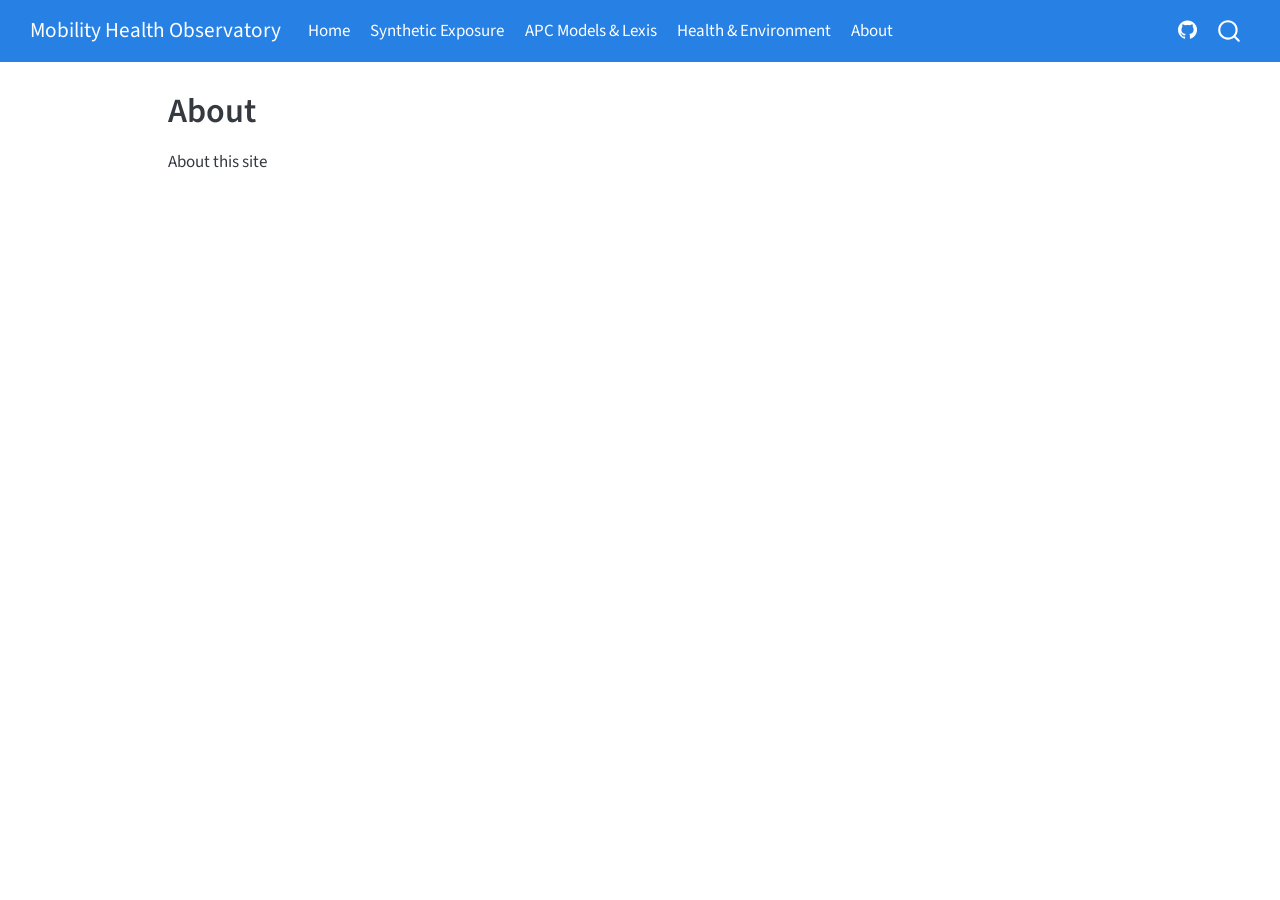
==== about.html @ f4f93a34 "Built site for gh-pages" ====
<!DOCTYPE html>
<html xmlns="http://www.w3.org/1999/xhtml" lang="en" xml:lang="en"><head>

<meta charset="utf-8">
<meta name="generator" content="quarto-1.10.18">

<meta name="viewport" content="width=device-width, initial-scale=1.0, user-scalable=yes">


<title>About – Mobility Health Observatory</title>
<style>
/* Default styles provided by pandoc.
** See https://pandoc.org/MANUAL.html#variables-for-html for config info.
*/
span.smallcaps{font-variant: small-caps;}
div.columns{display: flex; gap: 1.5em;}
div.column{flex: auto;}
@media screen {
div.columns{gap: min(4vw, 1.5em);}
div.column{overflow-x: auto;}
}
div.hanging-indent{margin-left: 1.5em; text-indent: -1.5em;}
ul.task-list{list-style: none;}
ul.task-list li input[type="checkbox"] {
  width: 0.8em;
  margin: 0 0.8em 0.2em -1em; /* quarto-specific, see https://github.com/quarto-dev/quarto-cli/issues/4556 */ 
  vertical-align: middle;
}
</style>


<script src="site_libs/quarto-nav/quarto-nav.js"></script>
<script src="site_libs/quarto-nav/headroom.min.js"></script>
<script src="site_libs/clipboard/clipboard.min.js"></script>
<script src="site_libs/quarto-search/autocomplete.umd.js"></script>
<script src="site_libs/quarto-search/fuse.min.js"></script>
<script src="site_libs/quarto-search/quarto-search.js"></script>
<meta name="quarto:offset" content="./">
<script src="site_libs/quarto-html/quarto.js" type="module"></script>
<script src="site_libs/quarto-html/tabsets/tabsets.js" type="module"></script>
<script src="site_libs/quarto-html/popper.min.js"></script>
<script src="site_libs/quarto-html/tippy.umd.min.js"></script>
<script src="site_libs/quarto-html/anchor.min.js"></script>
<link href="site_libs/quarto-html/tippy.css" rel="stylesheet">
<link href="site_libs/quarto-html/quarto-syntax-highlighting-64a204ab8560d761af7679ceaba22944.css" rel="stylesheet" id="quarto-text-highlighting-styles">
<script src="site_libs/bootstrap/bootstrap.min.js"></script>
<link href="site_libs/bootstrap/bootstrap-icons.css" rel="stylesheet">
<link href="site_libs/bootstrap/bootstrap-ee632a87e34a4cc62f25a9040a9e8142.min.css" rel="stylesheet" append-hash="true" id="quarto-bootstrap" data-mode="light">
<script id="quarto-search-options" type="application/json">{
  "location": "navbar",
  "copy-button": false,
  "collapse-after": 3,
  "panel-placement": "end",
  "type": "overlay",
  "limit": 50,
  "keyboard-shortcut": [
    "f",
    "/",
    "s"
  ],
  "show-item-context": false,
  "language": {
    "search-no-results-text": "No results",
    "search-matching-documents-text": "matching documents",
    "search-copy-link-title": "Copy link to search",
    "search-hide-matches-text": "Hide additional matches",
    "search-more-match-text": "more match in this document",
    "search-more-matches-text": "more matches in this document",
    "search-clear-button-title": "Clear",
    "search-text-placeholder": "",
    "search-detached-cancel-button-title": "Cancel",
    "search-submit-button-title": "Submit",
    "search-label": "Search"
  }
}</script>


</head>

<body class="nav-fixed quarto-light">

<div id="quarto-search-results"></div>
  <header id="quarto-header" class="headroom fixed-top">
    <nav class="navbar navbar-expand-lg " data-bs-theme="dark">
      <div class="navbar-container container-fluid">
      <div class="navbar-brand-container mx-auto">
    <a class="navbar-brand" href="./index.html">
    <span class="navbar-title">Mobility Health Observatory</span>
    </a>
  </div>
            <div id="quarto-search" class="" title="Search"></div>
          <button class="navbar-toggler" type="button" data-bs-toggle="collapse" data-bs-target="#navbarCollapse" aria-controls="navbarCollapse" role="menu" aria-expanded="false" aria-label="Toggle navigation" onclick="if (window.quartoToggleHeadroom) { window.quartoToggleHeadroom(); }">
  <span class="navbar-toggler-icon"></span>
</button>
          <div class="collapse navbar-collapse" id="navbarCollapse">
            <ul class="navbar-nav navbar-nav-scroll me-auto">
  <li class="nav-item">
    <a class="nav-link" href="./index.html"> 
<span class="menu-text">Home</span></a>
  </li>  
  <li class="nav-item">
    <a class="nav-link" href="./pages/exposure.qmd"> 
<span class="menu-text">Synthetic Exposure</span></a>
  </li>  
  <li class="nav-item">
    <a class="nav-link" href="./pages/apc-models.html"> 
<span class="menu-text">APC Models &amp; Lexis</span></a>
  </li>  
  <li class="nav-item">
    <a class="nav-link" href="./pages/health-impacts.qmd"> 
<span class="menu-text">Health &amp; Environment</span></a>
  </li>  
  <li class="nav-item">
    <a class="nav-link active" href="./about.html" aria-current="page"> 
<span class="menu-text">About</span></a>
  </li>  
</ul>
            <ul class="navbar-nav navbar-nav-scroll ms-auto">
  <li class="nav-item compact">
    <a class="nav-link" href="https://github.com/your-username/mho-website"> <i class="bi bi-github" role="img">
</i> 
<span class="menu-text"></span></a>
  </li>  
</ul>
          </div> <!-- /navcollapse -->
            <div class="quarto-navbar-tools">
</div>
      </div> <!-- /container-fluid -->
    </nav>
</header>
<!-- content -->
<div id="quarto-content" class="quarto-container page-columns page-rows-contents page-layout-article page-navbar">
<!-- sidebar -->
<!-- margin-sidebar -->
    <div id="quarto-margin-sidebar" class="sidebar margin-sidebar zindex-bottom">
        
    </div>
<!-- main -->
<main class="content" id="quarto-document-content">

<header id="title-block-header" class="quarto-title-block default">
<div class="quarto-title">
<h1 class="title">About</h1>
</div>



<div class="quarto-title-meta">

    
  
    
  </div>
  


</header>


<p>About this site</p>



</main> <!-- /main -->
<script id="quarto-html-after-body" type="application/javascript">
  window.document.addEventListener("DOMContentLoaded", function (event) {
    const icon = "";
    const anchorJS = new window.AnchorJS();
    anchorJS.options = {
      placement: 'right',
      icon: icon
    };
    anchorJS.add('.anchored');
    const isCodeAnnotation = (el) => {
      for (const clz of el.classList) {
        if (clz.startsWith('code-annotation-')) {                     
          return true;
        }
      }
      return false;
    }
    const onCopySuccess = function(e) {
      // button target
      const button = e.trigger;
      // don't keep focus
      button.blur();
      // flash "checked"
      button.classList.add('code-copy-button-checked');
      var currentTitle = button.getAttribute("title");
      button.setAttribute("title", "Copied!");
      let tooltip;
      if (window.bootstrap) {
        button.setAttribute("data-bs-toggle", "tooltip");
        button.setAttribute("data-bs-placement", "left");
        button.setAttribute("data-bs-title", "Copied!");
        tooltip = new bootstrap.Tooltip(button, 
          { trigger: "manual", 
            customClass: "code-copy-button-tooltip",
            offset: [0, -8]});
        tooltip.show();    
      }
      setTimeout(function() {
        if (tooltip) {
          tooltip.hide();
          button.removeAttribute("data-bs-title");
          button.removeAttribute("data-bs-toggle");
          button.removeAttribute("data-bs-placement");
        }
        button.setAttribute("title", currentTitle);
        button.classList.remove('code-copy-button-checked');
      }, 1000);
      // clear code selection
      e.clearSelection();
    }
    const getTextToCopy = function(trigger) {
      const outerScaffold = trigger.parentElement.cloneNode(true);
      const codeEl = outerScaffold.querySelector('code');
      for (const childEl of codeEl.children) {
        if (isCodeAnnotation(childEl)) {
          childEl.remove();
        }
      }
      return codeEl.innerText;
    }
    const clipboard = new window.ClipboardJS('.code-copy-button:not([data-in-quarto-modal])', {
      text: getTextToCopy
    });
    clipboard.on('success', onCopySuccess);
    if (window.document.getElementById('quarto-embedded-source-code-modal')) {
      const clipboardModal = new window.ClipboardJS('.code-copy-button[data-in-quarto-modal]', {
        text: getTextToCopy,
        container: window.document.getElementById('quarto-embedded-source-code-modal')
      });
      clipboardModal.on('success', onCopySuccess);
    }
      var localhostRegex = new RegExp(/^(?:http|https):\/\/localhost\:?[0-9]*\//);
      var mailtoRegex = new RegExp(/^mailto:/);
        var filterRegex = new RegExp("https:\/\/mobility\.insightsforaction\.uk");
      var isInternal = (href) => {
          return filterRegex.test(href) || localhostRegex.test(href) || mailtoRegex.test(href);
      }
      // Inspect non-navigation links and adorn them if external
     var links = window.document.querySelectorAll('a[href]:not(.nav-link):not(.navbar-brand):not(.toc-action):not(.sidebar-link):not(.sidebar-item-toggle):not(.pagination-link):not(.no-external):not([aria-hidden]):not(.dropdown-item):not(.quarto-navigation-tool):not(.about-link)');
      for (var i=0; i<links.length; i++) {
        const link = links[i];
        if (!isInternal(link.href)) {
          // undo the damage that might have been done by quarto-nav.js in the case of
          // links that we want to consider external
          if (link.dataset.originalHref !== undefined) {
            link.href = link.dataset.originalHref;
          }
        }
      }
    function tippyHover(el, contentFn, onTriggerFn, onUntriggerFn) {
      const config = {
        allowHTML: true,
        maxWidth: 500,
        delay: 100,
        arrow: false,
        appendTo: function(el) {
            return el.parentElement;
        },
        interactive: true,
        interactiveBorder: 10,
        theme: 'quarto',
        placement: 'bottom-start',
      };
      if (contentFn) {
        config.content = contentFn;
      }
      if (onTriggerFn) {
        config.onTrigger = onTriggerFn;
      }
      if (onUntriggerFn) {
        config.onUntrigger = onUntriggerFn;
      }
      window.tippy(el, config); 
    }
    const noterefs = window.document.querySelectorAll('a[role="doc-noteref"]');
    for (var i=0; i<noterefs.length; i++) {
      const ref = noterefs[i];
      tippyHover(ref, function() {
        // use id or data attribute instead here
        let href = ref.getAttribute('data-footnote-href') || ref.getAttribute('href');
        try { href = new URL(href).hash; } catch {}
        const id = href.replace(/^#\/?/, "");
        const note = window.document.getElementById(id);
        if (note) {
          return note.innerHTML;
        } else {
          return "";
        }
      });
    }
    const xrefs = window.document.querySelectorAll('a.quarto-xref');
    const processXRef = (id, note) => {
      // Strip column container classes
      const stripColumnClz = (el) => {
        el.classList.remove("page-full", "page-columns");
        if (el.children) {
          for (const child of el.children) {
            stripColumnClz(child);
          }
        }
      }
      stripColumnClz(note)
      if (id === null || id.startsWith('sec-')) {
        // Special case sections, only their first couple elements
        const container = document.createElement("div");
        if (note.children && note.children.length > 2) {
          container.appendChild(note.children[0].cloneNode(true));
          for (let i = 1; i < note.children.length; i++) {
            const child = note.children[i];
            if (child.tagName === "P" && child.innerText === "") {
              continue;
            } else {
              container.appendChild(child.cloneNode(true));
              break;
            }
          }
          if (window.Quarto?.typesetMath) {
            window.Quarto.typesetMath(container);
          }
          return container.innerHTML
        } else {
          if (window.Quarto?.typesetMath) {
            window.Quarto.typesetMath(note);
          }
          return note.innerHTML;
        }
      } else {
        // Remove any anchor links if they are present
        const anchorLink = note.querySelector('a.anchorjs-link');
        if (anchorLink) {
          anchorLink.remove();
        }
        if (window.Quarto?.typesetMath) {
          window.Quarto.typesetMath(note);
        }
        if (note.classList.contains("callout")) {
          return note.outerHTML;
        } else {
          return note.innerHTML;
        }
      }
    }
    for (var i=0; i<xrefs.length; i++) {
      const xref = xrefs[i];
      tippyHover(xref, undefined, function(instance) {
        instance.disable();
        let url = xref.getAttribute('href');
        let hash = undefined; 
        if (url.startsWith('#')) {
          hash = url;
        } else {
          try { hash = new URL(url).hash; } catch {}
        }
        if (hash) {
          const id = hash.replace(/^#\/?/, "");
          const note = window.document.getElementById(id);
          if (note !== null) {
            try {
              const html = processXRef(id, note.cloneNode(true));
              instance.setContent(html);
            } finally {
              instance.enable();
              instance.show();
            }
          } else {
            // See if we can fetch this
            fetch(url.split('#')[0])
            .then(res => res.text())
            .then(html => {
              const parser = new DOMParser();
              const htmlDoc = parser.parseFromString(html, "text/html");
              const note = htmlDoc.getElementById(id);
              if (note !== null) {
                const html = processXRef(id, note);
                instance.setContent(html);
              } 
            }).finally(() => {
              instance.enable();
              instance.show();
            });
          }
        } else {
          // See if we can fetch a full url (with no hash to target)
          // This is a special case and we should probably do some content thinning / targeting
          fetch(url)
          .then(res => res.text())
          .then(html => {
            const parser = new DOMParser();
            const htmlDoc = parser.parseFromString(html, "text/html");
            const note = htmlDoc.querySelector('main.content');
            if (note !== null) {
              // This should only happen for chapter cross references
              // (since there is no id in the URL)
              // remove the first header
              if (note.children.length > 0 && note.children[0].tagName === "HEADER") {
                note.children[0].remove();
              }
              const html = processXRef(null, note);
              instance.setContent(html);
            } 
          }).finally(() => {
            instance.enable();
            instance.show();
          });
        }
      }, function(instance) {
      });
    }
        let selectedAnnoteEl;
        const selectorForAnnotation = ( cell, annotation) => {
          let cellAttr = 'data-code-cell="' + cell + '"';
          let lineAttr = 'data-code-annotation="' +  annotation + '"';
          const selector = 'span[' + cellAttr + '][' + lineAttr + ']';
          return selector;
        }
        const selectCodeLines = (annoteEl) => {
          const doc = window.document;
          const targetCell = annoteEl.getAttribute("data-target-cell");
          const targetAnnotation = annoteEl.getAttribute("data-target-annotation");
          const annoteSpan = window.document.querySelector(selectorForAnnotation(targetCell, targetAnnotation));
          const lines = annoteSpan.getAttribute("data-code-lines").split(",");
          const lineIds = lines.map((line) => {
            return targetCell + "-" + line;
          })
          let top = null;
          let height = null;
          let parent = null;
          if (lineIds.length > 0) {
              //compute the position of the single el (top and bottom and make a div)
              const el = window.document.getElementById(lineIds[0]);
              top = el.offsetTop;
              height = el.offsetHeight;
              parent = el.parentElement.parentElement;
            if (lineIds.length > 1) {
              const lastEl = window.document.getElementById(lineIds[lineIds.length - 1]);
              const bottom = lastEl.offsetTop + lastEl.offsetHeight;
              height = bottom - top;
            }
            if (top !== null && height !== null && parent !== null) {
              // cook up a div (if necessary) and position it 
              let div = window.document.getElementById("code-annotation-line-highlight");
              if (div === null) {
                div = window.document.createElement("div");
                div.setAttribute("id", "code-annotation-line-highlight");
                div.style.position = 'absolute';
                parent.appendChild(div);
              }
              div.style.top = top - 2 + "px";
              div.style.height = height + 4 + "px";
              div.style.left = 0;
              let gutterDiv = window.document.getElementById("code-annotation-line-highlight-gutter");
              if (gutterDiv === null) {
                gutterDiv = window.document.createElement("div");
                gutterDiv.setAttribute("id", "code-annotation-line-highlight-gutter");
                gutterDiv.style.position = 'absolute';
                const codeCell = window.document.getElementById(targetCell);
                const gutter = codeCell.querySelector('.code-annotation-gutter');
                gutter.appendChild(gutterDiv);
              }
              gutterDiv.style.top = top - 2 + "px";
              gutterDiv.style.height = height + 4 + "px";
            }
            selectedAnnoteEl = annoteEl;
          }
        };
        const unselectCodeLines = () => {
          const elementsIds = ["code-annotation-line-highlight", "code-annotation-line-highlight-gutter"];
          elementsIds.forEach((elId) => {
            const div = window.document.getElementById(elId);
            if (div) {
              div.remove();
            }
          });
          selectedAnnoteEl = undefined;
        };
          // Handle positioning of the toggle
      window.addEventListener(
        "resize",
        throttle(() => {
          elRect = undefined;
          if (selectedAnnoteEl) {
            selectCodeLines(selectedAnnoteEl);
          }
        }, 10)
      );
      function throttle(fn, ms) {
      let throttle = false;
      let timer;
        return (...args) => {
          if(!throttle) { // first call gets through
              fn.apply(this, args);
              throttle = true;
          } else { // all the others get throttled
              if(timer) clearTimeout(timer); // cancel #2
              timer = setTimeout(() => {
                fn.apply(this, args);
                timer = throttle = false;
              }, ms);
          }
        };
      }
        // Attach click handler to the DT
        const annoteDls = window.document.querySelectorAll('dt[data-target-cell]');
        for (const annoteDlNode of annoteDls) {
          annoteDlNode.addEventListener('click', (event) => {
            const clickedEl = event.target;
            if (clickedEl !== selectedAnnoteEl) {
              unselectCodeLines();
              const activeEl = window.document.querySelector('dt[data-target-cell].code-annotation-active');
              if (activeEl) {
                activeEl.classList.remove('code-annotation-active');
              }
              selectCodeLines(clickedEl);
              clickedEl.classList.add('code-annotation-active');
            } else {
              // Unselect the line
              unselectCodeLines();
              clickedEl.classList.remove('code-annotation-active');
            }
          });
        }
    const findCites = (el) => {
      const parentEl = el.parentElement;
      if (parentEl) {
        const cites = parentEl.dataset.cites;
        if (cites) {
          return {
            el,
            cites: cites.split(' ')
          };
        } else {
          return findCites(el.parentElement)
        }
      } else {
        return undefined;
      }
    };
    var bibliorefs = window.document.querySelectorAll('a[role="doc-biblioref"]');
    for (var i=0; i<bibliorefs.length; i++) {
      const ref = bibliorefs[i];
      const citeInfo = findCites(ref);
      if (citeInfo) {
        tippyHover(citeInfo.el, function() {
          var popup = window.document.createElement('div');
          citeInfo.cites.forEach(function(cite) {
            var citeDiv = window.document.createElement('div');
            citeDiv.classList.add('hanging-indent');
            citeDiv.classList.add('csl-entry');
            var biblioDiv = window.document.getElementById('ref-' + cite);
            if (biblioDiv) {
              citeDiv.innerHTML = biblioDiv.innerHTML;
            }
            popup.appendChild(citeDiv);
          });
          return popup.innerHTML;
        });
      }
    }
  });
  </script>
</div> <!-- /content -->




</body></html>
---- site_libs/quarto-html/tippy.css ----
.tippy-box[data-animation=fade][data-state=hidden]{opacity:0}[data-tippy-root]{max-width:calc(100vw - 10px)}.tippy-box{position:relative;background-color:#333;color:#fff;border-radius:4px;font-size:14px;line-height:1.4;white-space:normal;outline:0;transition-property:transform,visibility,opacity}.tippy-box[data-placement^=top]>.tippy-arrow{bottom:0}.tippy-box[data-placement^=top]>.tippy-arrow:before{bottom:-7px;left:0;border-width:8px 8px 0;border-top-color:initial;transform-origin:center top}.tippy-box[data-placement^=bottom]>.tippy-arrow{top:0}.tippy-box[data-placement^=bottom]>.tippy-arrow:before{top:-7px;left:0;border-width:0 8px 8px;border-bottom-color:initial;transform-origin:center bottom}.tippy-box[data-placement^=left]>.tippy-arrow{right:0}.tippy-box[data-placement^=left]>.tippy-arrow:before{border-width:8px 0 8px 8px;border-left-color:initial;right:-7px;transform-origin:center left}.tippy-box[data-placement^=right]>.tippy-arrow{left:0}.tippy-box[data-placement^=right]>.tippy-arrow:before{left:-7px;border-width:8px 8px 8px 0;border-right-color:initial;transform-origin:center right}.tippy-box[data-inertia][data-state=visible]{transition-timing-function:cubic-bezier(.54,1.5,.38,1.11)}.tippy-arrow{width:16px;height:16px;color:#333}.tippy-arrow:before{content:"";position:absolute;border-color:transparent;border-style:solid}.tippy-content{position:relative;padding:5px 9px;z-index:1}
---- site_libs/quarto-html/quarto-syntax-highlighting-64a204ab8560d761af7679ceaba22944.css ----
/* quarto syntax highlight colors */
:root {
  --quarto-hl-ot-color: #003B4F;
  --quarto-hl-at-color: #657422;
  --quarto-hl-ss-color: #20794D;
  --quarto-hl-an-color: #5E5E5E;
  --quarto-hl-fu-color: #4758AB;
  --quarto-hl-st-color: #20794D;
  --quarto-hl-cf-color: #003B4F;
  --quarto-hl-op-color: #5E5E5E;
  --quarto-hl-er-color: #AD0000;
  --quarto-hl-bn-color: #AD0000;
  --quarto-hl-al-color: #AD0000;
  --quarto-hl-va-color: #111111;
  --quarto-hl-bu-color: inherit;
  --quarto-hl-ex-color: inherit;
  --quarto-hl-pp-color: #AD0000;
  --quarto-hl-in-color: #5E5E5E;
  --quarto-hl-vs-color: #20794D;
  --quarto-hl-wa-color: #5E5E5E;
  --quarto-hl-do-color: #5E5E5E;
  --quarto-hl-im-color: #00769E;
  --quarto-hl-ch-color: #20794D;
  --quarto-hl-dt-color: #AD0000;
  --quarto-hl-fl-color: #AD0000;
  --quarto-hl-co-color: #5E5E5E;
  --quarto-hl-cv-color: #5E5E5E;
  --quarto-hl-cn-color: #8f5902;
  --quarto-hl-sc-color: #5E5E5E;
  --quarto-hl-dv-color: #AD0000;
  --quarto-hl-kw-color: #003B4F;
}

/* other quarto variables */
:root {
  --quarto-font-monospace: SFMono-Regular, Menlo, Monaco, Consolas, "Liberation Mono", "Courier New", monospace;
}

/* syntax highlight based on Pandoc's rules */
pre > code.sourceCode > span {
  color: #003B4F;
}

code.sourceCode > span {
  color: #003B4F;
}

div.sourceCode,
div.sourceCode pre.sourceCode {
  color: #003B4F;
}

/* Normal */
code span {
  color: #003B4F;
}

/* Alert */
code span.al {
  color: #AD0000;
  font-style: inherit;
}

/* Annotation */
code span.an {
  color: #5E5E5E;
  font-style: inherit;
}

/* Attribute */
code span.at {
  color: #657422;
  font-style: inherit;
}

/* BaseN */
code span.bn {
  color: #AD0000;
  font-style: inherit;
}

/* BuiltIn */
code span.bu {
  font-style: inherit;
}

/* ControlFlow */
code span.cf {
  color: #003B4F;
  font-weight: bold;
  font-style: inherit;
}

/* Char */
code span.ch {
  color: #20794D;
  font-style: inherit;
}

/* Constant */
code span.cn {
  color: #8f5902;
  font-style: inherit;
}

/* Comment */
code span.co {
  color: #5E5E5E;
  font-style: inherit;
}

/* CommentVar */
code span.cv {
  color: #5E5E5E;
  font-style: italic;
}

/* Documentation */
code span.do {
  color: #5E5E5E;
  font-style: italic;
}

/* DataType */
code span.dt {
  color: #AD0000;
  font-style: inherit;
}

/* DecVal */
code span.dv {
  color: #AD0000;
  font-style: inherit;
}

/* Error */
code span.er {
  color: #AD0000;
  font-style: inherit;
}

/* Extension */
code span.ex {
  font-style: inherit;
}

/* Float */
code span.fl {
  color: #AD0000;
  font-style: inherit;
}

/* Function */
code span.fu {
  color: #4758AB;
  font-style: inherit;
}

/* Import */
code span.im {
  color: #00769E;
  font-style: inherit;
}

/* Information */
code span.in {
  color: #5E5E5E;
  font-style: inherit;
}

/* Keyword */
code span.kw {
  color: #003B4F;
  font-weight: bold;
  font-style: inherit;
}

/* Operator */
code span.op {
  color: #5E5E5E;
  font-style: inherit;
}

/* Other */
code span.ot {
  color: #003B4F;
  font-style: inherit;
}

/* Preprocessor */
code span.pp {
  color: #AD0000;
  font-style: inherit;
}

/* SpecialChar */
code span.sc {
  color: #5E5E5E;
  font-style: inherit;
}

/* SpecialString */
code span.ss {
  color: #20794D;
  font-style: inherit;
}

/* String */
code span.st {
  color: #20794D;
  font-style: inherit;
}

/* Variable */
code span.va {
  color: #111111;
  font-style: inherit;
}

/* VerbatimString */
code span.vs {
  color: #20794D;
  font-style: inherit;
}

/* Warning */
code span.wa {
  color: #5E5E5E;
  font-style: italic;
}

.prevent-inlining {
  content: "</";
}

/*# sourceMappingURL=9d8d5bb603a83b8298b89080a598c93b.css.map */
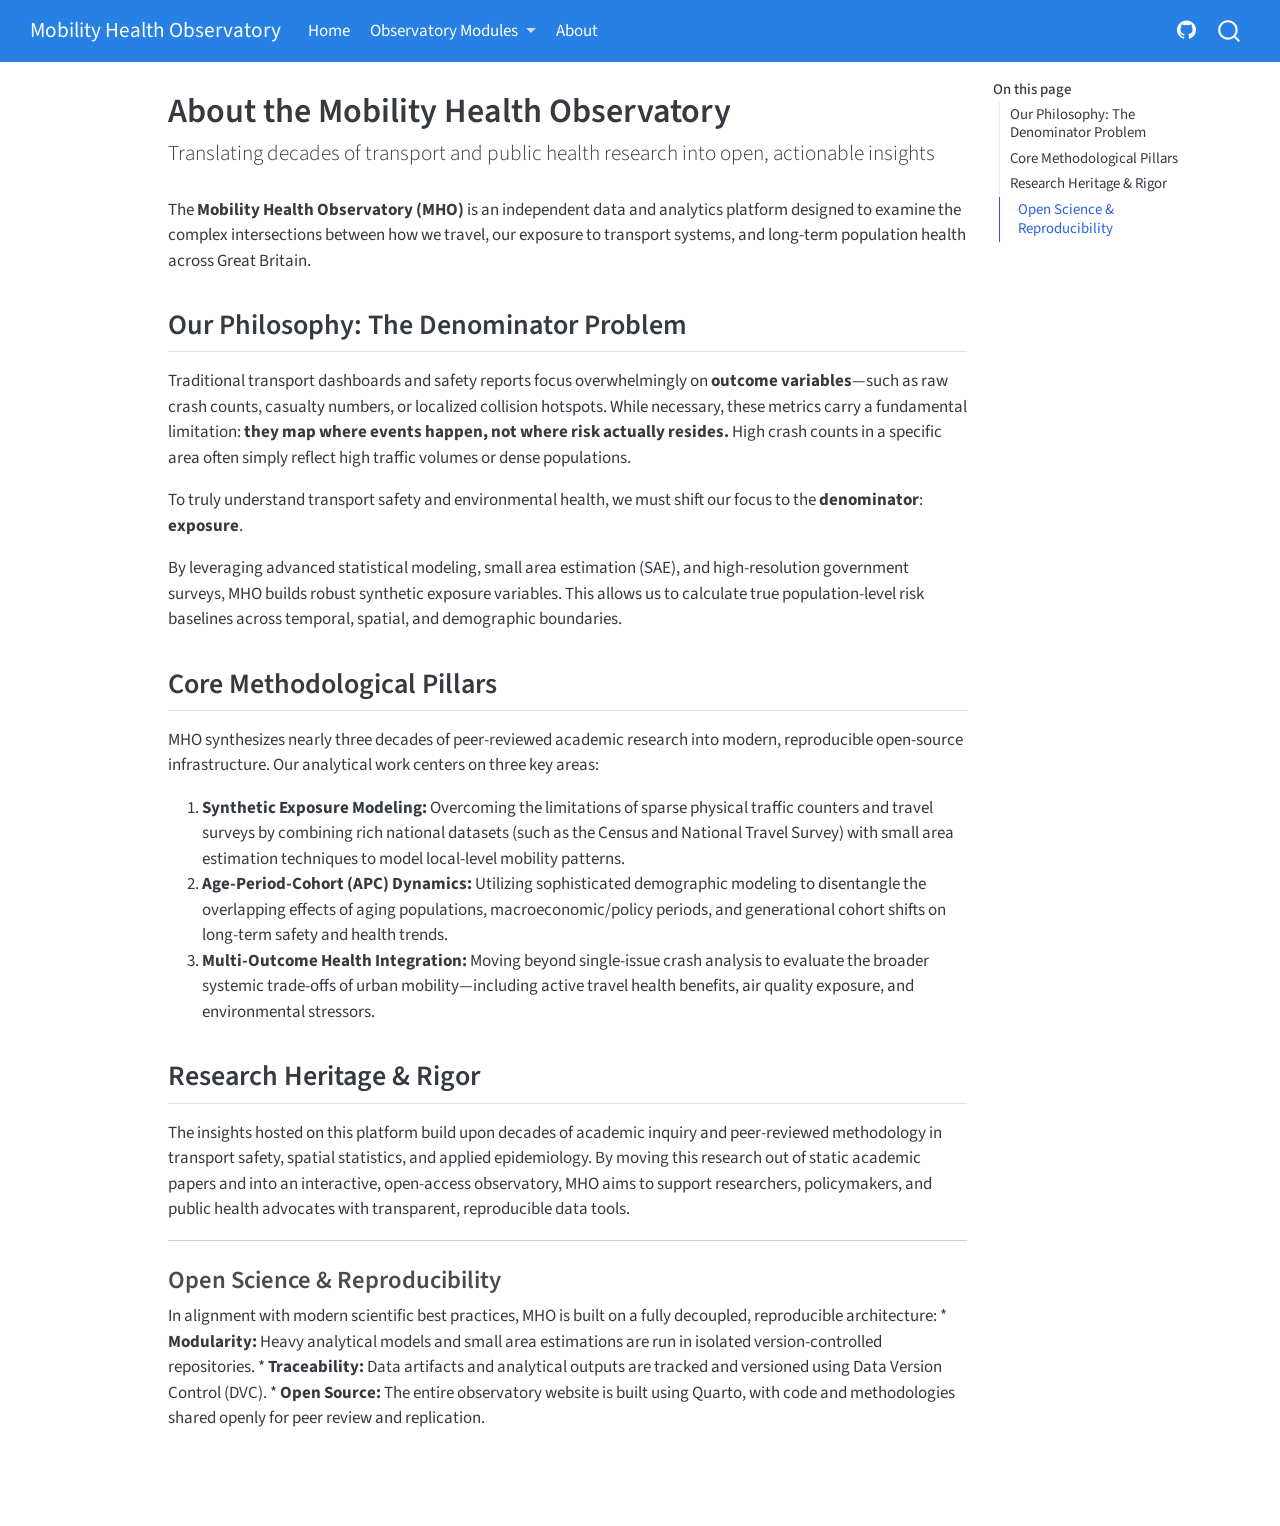
==== commit fab85e2e: "Built site for gh-pages" ====
--- a/about.html
+++ b/about.html
@@ -7,7 +7,7 @@
 <meta name="viewport" content="width=device-width, initial-scale=1.0, user-scalable=yes">
 
 
-<title>About – Mobility Health Observatory</title>
+<title>About the Mobility Health Observatory – Mobility Health Observatory</title>
 <style>
 /* Default styles provided by pandoc.
 ** See https://pandoc.org/MANUAL.html#variables-for-html for config info.
@@ -36,6 +36,7 @@
 <script src="site_libs/quarto-search/fuse.min.js"></script>
 <script src="site_libs/quarto-search/quarto-search.js"></script>
 <meta name="quarto:offset" content="./">
+<link href="./images/logo.png" rel="icon" type="image/png">
 <script src="site_libs/quarto-html/quarto.js" type="module"></script>
 <script src="site_libs/quarto-html/tabsets/tabsets.js" type="module"></script>
 <script src="site_libs/quarto-html/popper.min.js"></script>
@@ -98,18 +99,25 @@
     <a class="nav-link" href="./index.html"> 
 <span class="menu-text">Home</span></a>
   </li>  
-  <li class="nav-item">
-    <a class="nav-link" href="./pages/exposure.qmd"> 
-<span class="menu-text">Synthetic Exposure</span></a>
+  <li class="nav-item dropdown ">
+    <a class="nav-link dropdown-toggle" href="#" id="nav-menu-observatory-modules" role="link" data-bs-toggle="dropdown" aria-expanded="false">
+ <span class="menu-text">Observatory Modules</span>
+    </a>
+    <ul class="dropdown-menu" aria-labelledby="nav-menu-observatory-modules">    
+        <li>
+    <a class="dropdown-item" href="./pages/exposure.html">
+ <span class="dropdown-text">Synthetic Exposure</span></a>
   </li>  
-  <li class="nav-item">
-    <a class="nav-link" href="./pages/apc-models.html"> 
-<span class="menu-text">APC Models &amp; Lexis</span></a>
+        <li>
+    <a class="dropdown-item" href="./pages/apc-models.html">
+ <span class="dropdown-text">APC Models &amp; Lexis</span></a>
   </li>  
-  <li class="nav-item">
-    <a class="nav-link" href="./pages/health-impacts.qmd"> 
-<span class="menu-text">Health &amp; Environment</span></a>
+        <li>
+    <a class="dropdown-item" href="./pages/health-impacts.html">
+ <span class="dropdown-text">Health &amp; Environment</span></a>
   </li>  
+    </ul>
+  </li>
   <li class="nav-item">
     <a class="nav-link active" href="./about.html" aria-current="page"> 
 <span class="menu-text">About</span></a>
@@ -117,7 +125,7 @@
 </ul>
             <ul class="navbar-nav navbar-nav-scroll ms-auto">
   <li class="nav-item compact">
-    <a class="nav-link" href="https://github.com/your-username/mho-website"> <i class="bi bi-github" role="img">
+    <a class="nav-link" href="https://github.com/phewson/mho-website"> <i class="bi bi-github" role="img">
 </i> 
 <span class="menu-text"></span></a>
   </li>  
@@ -132,15 +140,27 @@
 <div id="quarto-content" class="quarto-container page-columns page-rows-contents page-layout-article page-navbar">
 <!-- sidebar -->
 <!-- margin-sidebar -->
-    <div id="quarto-margin-sidebar" class="sidebar margin-sidebar zindex-bottom">
-        
+    <div id="quarto-margin-sidebar" class="sidebar margin-sidebar">
+        <nav id="TOC" role="doc-toc" class="toc-active">
+    <h2 id="toc-title">On this page</h2>
+   
+  <ul>
+  <li><a href="#our-philosophy-the-denominator-problem" id="toc-our-philosophy-the-denominator-problem" class="nav-link active" data-scroll-target="#our-philosophy-the-denominator-problem">Our Philosophy: The Denominator Problem</a></li>
+  <li><a href="#core-methodological-pillars" id="toc-core-methodological-pillars" class="nav-link" data-scroll-target="#core-methodological-pillars">Core Methodological Pillars</a></li>
+  <li><a href="#research-heritage-rigor" id="toc-research-heritage-rigor" class="nav-link" data-scroll-target="#research-heritage-rigor">Research Heritage &amp; Rigor</a>
+  <ul class="collapse">
+  <li><a href="#open-science-reproducibility" id="toc-open-science-reproducibility" class="nav-link" data-scroll-target="#open-science-reproducibility">Open Science &amp; Reproducibility</a></li>
+  </ul></li>
+  </ul>
+</nav>
     </div>
 <!-- main -->
 <main class="content" id="quarto-document-content">
 
 <header id="title-block-header" class="quarto-title-block default">
 <div class="quarto-title">
-<h1 class="title">About</h1>
+<h1 class="title">About the Mobility Health Observatory</h1>
+<p class="subtitle lead">Translating decades of transport and public health research into open, actionable insights</p>
 </div>
 
 
@@ -157,9 +177,33 @@
 </header>
 
 
-<p>About this site</p>
-
-
+<p>The <strong>Mobility Health Observatory (MHO)</strong> is an independent data and analytics platform designed to examine the complex intersections between how we travel, our exposure to transport systems, and long-term population health across Great Britain.</p>
+<section id="our-philosophy-the-denominator-problem" class="level2">
+<h2 class="anchored" data-anchor-id="our-philosophy-the-denominator-problem">Our Philosophy: The Denominator Problem</h2>
+<p>Traditional transport dashboards and safety reports focus overwhelmingly on <strong>outcome variables</strong>—such as raw crash counts, casualty numbers, or localized collision hotspots. While necessary, these metrics carry a fundamental limitation: <strong>they map where events happen, not where risk actually resides.</strong> High crash counts in a specific area often simply reflect high traffic volumes or dense populations.</p>
+<p>To truly understand transport safety and environmental health, we must shift our focus to the <strong>denominator</strong>: <strong>exposure</strong>.</p>
+<p>By leveraging advanced statistical modeling, small area estimation (SAE), and high-resolution government surveys, MHO builds robust synthetic exposure variables. This allows us to calculate true population-level risk baselines across temporal, spatial, and demographic boundaries.</p>
+</section>
+<section id="core-methodological-pillars" class="level2">
+<h2 class="anchored" data-anchor-id="core-methodological-pillars">Core Methodological Pillars</h2>
+<p>MHO synthesizes nearly three decades of peer-reviewed academic research into modern, reproducible open-source infrastructure. Our analytical work centers on three key areas:</p>
+<ol type="1">
+<li><strong>Synthetic Exposure Modeling:</strong> Overcoming the limitations of sparse physical traffic counters and travel surveys by combining rich national datasets (such as the Census and National Travel Survey) with small area estimation techniques to model local-level mobility patterns.</li>
+<li><strong>Age-Period-Cohort (APC) Dynamics:</strong> Utilizing sophisticated demographic modeling to disentangle the overlapping effects of aging populations, macroeconomic/policy periods, and generational cohort shifts on long-term safety and health trends.</li>
+<li><strong>Multi-Outcome Health Integration:</strong> Moving beyond single-issue crash analysis to evaluate the broader systemic trade-offs of urban mobility—including active travel health benefits, air quality exposure, and environmental stressors.</li>
+</ol>
+</section>
+<section id="research-heritage-rigor" class="level2">
+<h2 class="anchored" data-anchor-id="research-heritage-rigor">Research Heritage &amp; Rigor</h2>
+<p>The insights hosted on this platform build upon decades of academic inquiry and peer-reviewed methodology in transport safety, spatial statistics, and applied epidemiology. By moving this research out of static academic papers and into an interactive, open-access observatory, MHO aims to support researchers, policymakers, and public health advocates with transparent, reproducible data tools.</p>
+<hr>
+<section id="open-science-reproducibility" class="level3">
+<h3 class="anchored" data-anchor-id="open-science-reproducibility">Open Science &amp; Reproducibility</h3>
+<p>In alignment with modern scientific best practices, MHO is built on a fully decoupled, reproducible architecture: * <strong>Modularity:</strong> Heavy analytical models and small area estimations are run in isolated version-controlled repositories. * <strong>Traceability:</strong> Data artifacts and analytical outputs are tracked and versioned using Data Version Control (DVC). * <strong>Open Source:</strong> The entire observatory website is built using Quarto, with code and methodologies shared openly for peer review and replication.</p>
+
+
+</section>
+</section>
 
 </main> <!-- /main -->
 <script id="quarto-html-after-body" type="application/javascript">
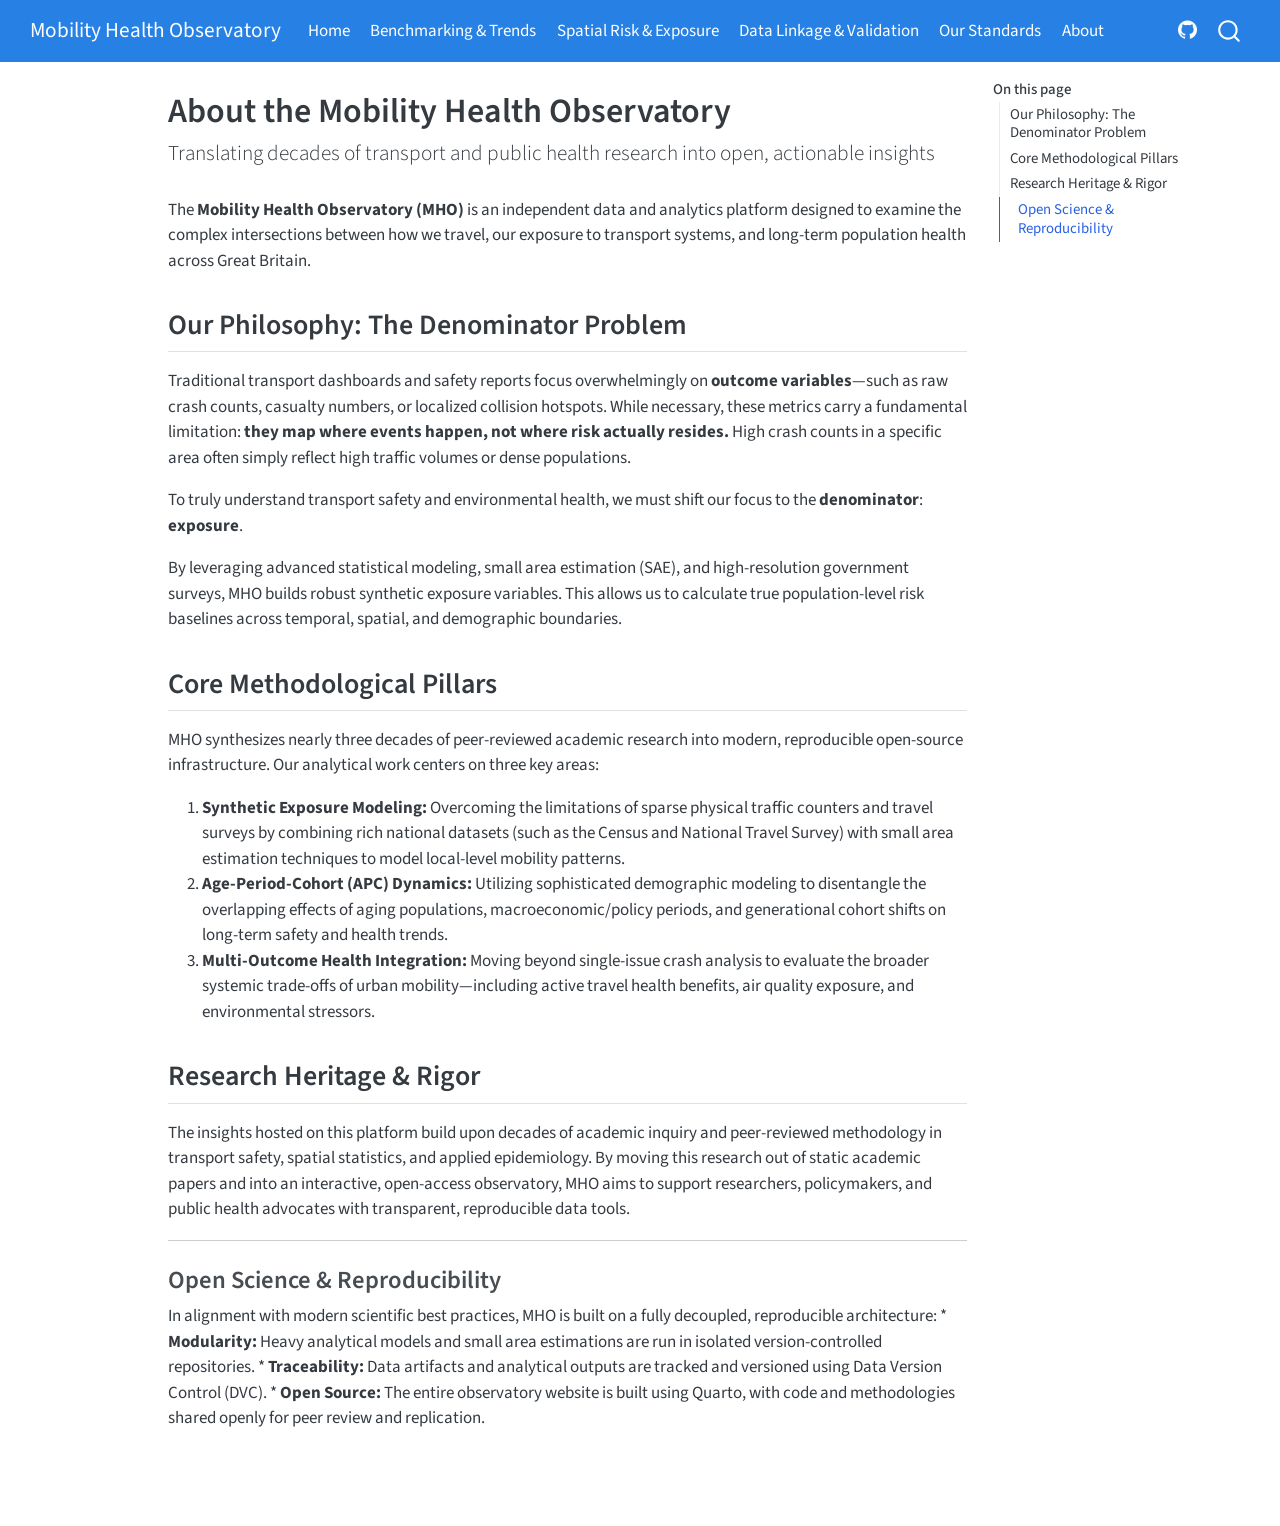
==== commit d946cde5: "Built site for gh-pages" ====
--- a/about.html
+++ b/about.html
@@ -99,25 +99,22 @@
     <a class="nav-link" href="./index.html"> 
 <span class="menu-text">Home</span></a>
   </li>  
-  <li class="nav-item dropdown ">
-    <a class="nav-link dropdown-toggle" href="#" id="nav-menu-observatory-modules" role="link" data-bs-toggle="dropdown" aria-expanded="false">
- <span class="menu-text">Observatory Modules</span>
-    </a>
-    <ul class="dropdown-menu" aria-labelledby="nav-menu-observatory-modules">    
-        <li>
-    <a class="dropdown-item" href="./pages/exposure.html">
- <span class="dropdown-text">Synthetic Exposure</span></a>
+  <li class="nav-item">
+    <a class="nav-link" href="./pages/benchmarking-trends.html"> 
+<span class="menu-text">Benchmarking &amp; Trends</span></a>
   </li>  
-        <li>
-    <a class="dropdown-item" href="./pages/apc-models.html">
- <span class="dropdown-text">APC Models &amp; Lexis</span></a>
+  <li class="nav-item">
+    <a class="nav-link" href="./pages/spatial-risk.html"> 
+<span class="menu-text">Spatial Risk &amp; Exposure</span></a>
   </li>  
-        <li>
-    <a class="dropdown-item" href="./pages/health-impacts.html">
- <span class="dropdown-text">Health &amp; Environment</span></a>
+  <li class="nav-item">
+    <a class="nav-link" href="./pages/data-validation.html"> 
+<span class="menu-text">Data Linkage &amp; Validation</span></a>
   </li>  
-    </ul>
-  </li>
+  <li class="nav-item">
+    <a class="nav-link" href="./approach.html"> 
+<span class="menu-text">Our Standards</span></a>
+  </li>  
   <li class="nav-item">
     <a class="nav-link active" href="./about.html" aria-current="page"> 
 <span class="menu-text">About</span></a>
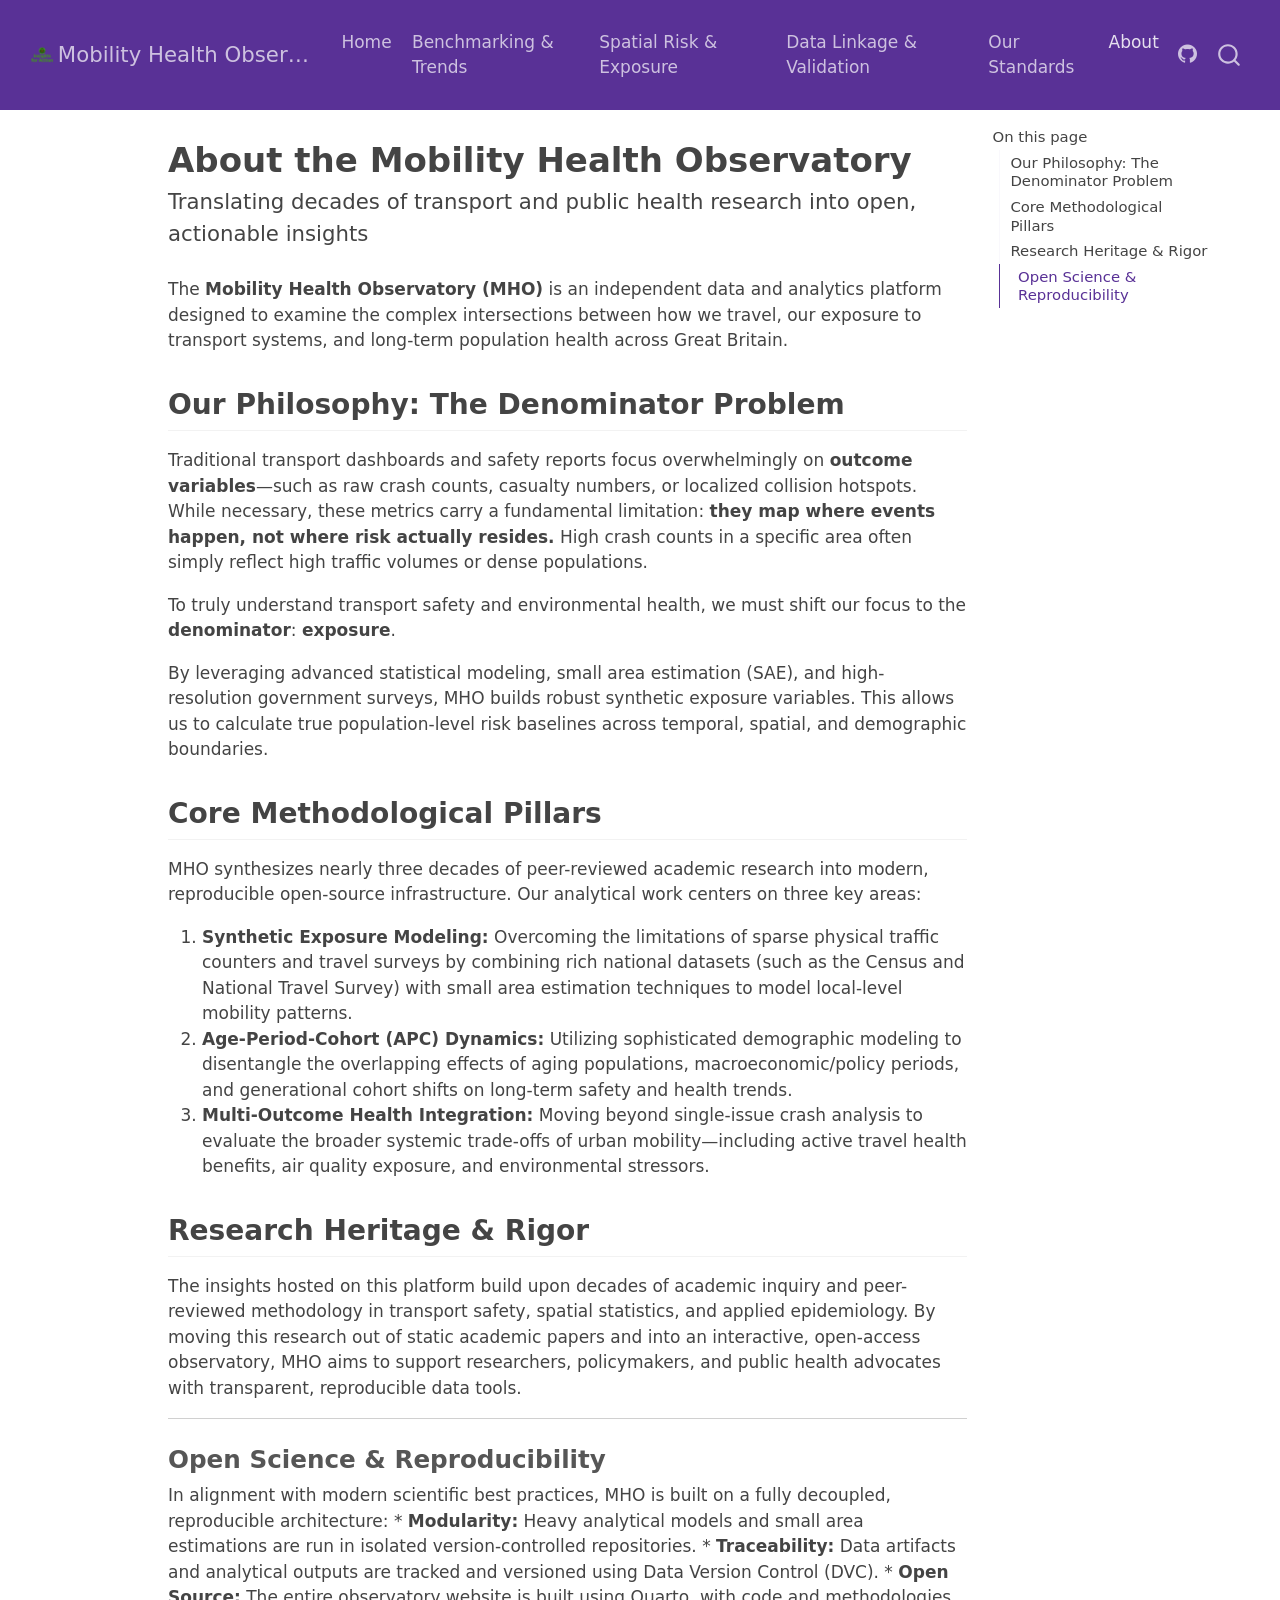
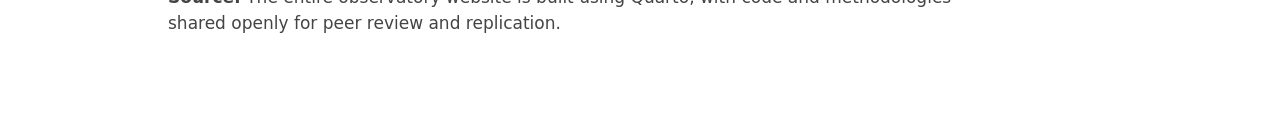
==== commit 0dcac117: "Built site for gh-pages" ====
--- a/about.html
+++ b/about.html
@@ -46,7 +46,7 @@
 <link href="site_libs/quarto-html/quarto-syntax-highlighting-64a204ab8560d761af7679ceaba22944.css" rel="stylesheet" id="quarto-text-highlighting-styles">
 <script src="site_libs/bootstrap/bootstrap.min.js"></script>
 <link href="site_libs/bootstrap/bootstrap-icons.css" rel="stylesheet">
-<link href="site_libs/bootstrap/bootstrap-ee632a87e34a4cc62f25a9040a9e8142.min.css" rel="stylesheet" append-hash="true" id="quarto-bootstrap" data-mode="light">
+<link href="site_libs/bootstrap/bootstrap-662763f8251569270ca425a7bd661eb3.min.css" rel="stylesheet" append-hash="true" id="quarto-bootstrap" data-mode="light">
 <script id="quarto-search-options" type="application/json">{
   "location": "navbar",
   "copy-button": false,
@@ -85,6 +85,10 @@
     <nav class="navbar navbar-expand-lg " data-bs-theme="dark">
       <div class="navbar-container container-fluid">
       <div class="navbar-brand-container mx-auto">
+    <a href="./index.html" class="navbar-brand navbar-brand-logo">
+    <img src="./images/logo.png" alt="" class="navbar-logo light-content">
+    <img src="./images/logo.png" alt="" class="navbar-logo dark-content">
+    </a>
     <a class="navbar-brand" href="./index.html">
     <span class="navbar-title">Mobility Health Observatory</span>
     </a>
